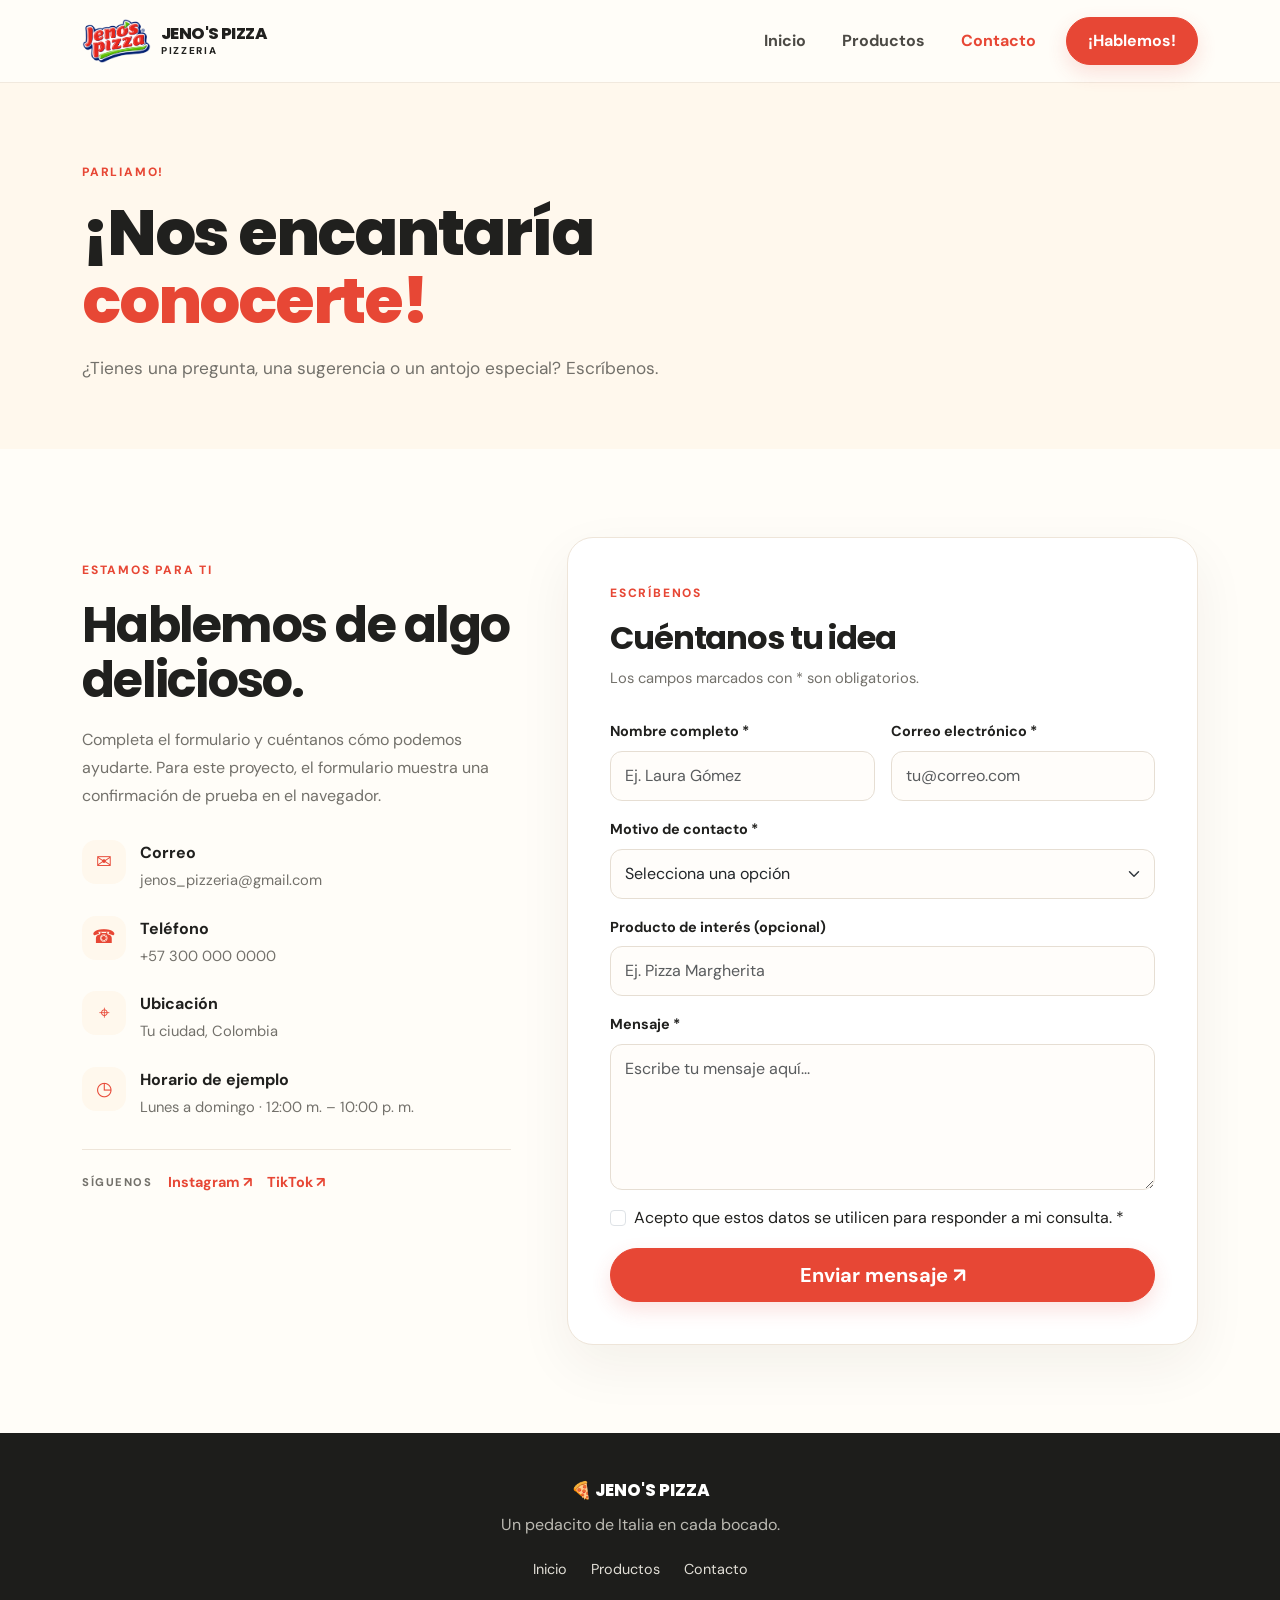
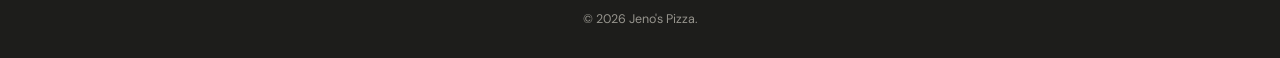
==== contacto.html @ a71dd805 "Add files via upload" ====
<!doctype html>
<html lang="es">

<head>
  <meta charset="utf-8">
  <meta name="viewport" content="width=device-width, initial-scale=1">
  <meta name="description" content="Contacta a nuestra pizzería italiana. Cuéntanos qué se te antoja.">
  <link rel="icon" href="img/logo.png">
  <title>Contacto | JENO'S PIZZA</title>

  <!-- Fuentes -->
  <link rel="preconnect" href="https://fonts.googleapis.com">
  <link rel="preconnect" href="https://fonts.gstatic.com" crossorigin>
  <link href="https://fonts.googleapis.com/css2?family=DM+Sans:wght@400;500;600;700&family=Poppins:wght@500;600;700;800&display=swap" rel="stylesheet">

  <!-- Bootstrap -->
  <link href="https://cdn.jsdelivr.net/npm/bootstrap@5.3.3/dist/css/bootstrap.min.css" rel="stylesheet">

  <!-- Estilos propios -->
  <link rel="stylesheet" href="css/styles.css">
</head>

<body>

  <!-- ===== NAVBAR ===== -->
  <nav class="navbar navbar-expand-lg sticky-top site-navbar">
    <div class="container">
      <a class="navbar-brand brand-lockup" href="index.html">
        <img class="brand-logo" src="img/logo.png" alt="Jeno's Pizza, inicio" height="44">
        <span class="brand-name">JENO'S PIZZA<small>PIZZERIA</small></span>
      </a>

      <!-- Botón hamburguesa (visible solo en celular/tablet) -->
      <button class="navbar-toggler" type="button"
              data-bs-toggle="collapse" data-bs-target="#mainNav"
              aria-controls="mainNav" aria-expanded="false" aria-label="Abrir menú">
        <span class="navbar-toggler-icon"></span>
      </button>

      <div class="collapse navbar-collapse" id="mainNav">
        <ul class="navbar-nav ms-auto align-items-lg-center gap-lg-2">
          <li class="nav-item"><a class="nav-link" href="index.html">Inicio</a></li>
          <li class="nav-item"><a class="nav-link" href="productos.html">Productos</a></li>
          <li class="nav-item"><a class="nav-link active" aria-current="page" href="contacto.html">Contacto</a></li>
          <li class="nav-item ms-lg-2"><a class="btn btn-tomato" href="#formulario">¡Hablemos!</a></li>
        </ul>
      </div>
    </div>
  </nav>

  <main>

    <!-- ===== ENCABEZADO DE LA PÁGINA ===== -->
    <section class="page-hero">
      <div class="container">
        <span class="eyebrow">Parliamo!</span>
        <h1>¡Nos encantaría <span class="text-tomato">conocerte!</span></h1>
        <p>¿Tienes una pregunta, una sugerencia o un antojo especial? Escríbenos.</p>
      </div>
    </section>

    <!-- ===== CONTACTO ===== -->
    <section class="section-padding contact-section">
      <div class="container">
        <div class="row g-5">

          <!-- Información de contacto -->
          <div class="col-lg-5">
            <div class="contact-info">
              <span class="eyebrow">Estamos para ti</span>
              <h2>Hablemos de algo delicioso.</h2>
              <p>Completa el formulario y cuéntanos cómo podemos ayudarte. Para este proyecto, el formulario muestra una confirmación de prueba en el navegador.</p>

              <div class="contact-detail">
                <span class="contact-icon" aria-hidden="true">✉</span>
                <div><strong>Correo</strong><p>jenos_pizzeria@gmail.com</p></div>
              </div>

              <div class="contact-detail">
                <span class="contact-icon" aria-hidden="true">☎</span>
                <div><strong>Teléfono</strong><p>+57 300 000 0000</p></div>
              </div>

              <div class="contact-detail">
                <span class="contact-icon" aria-hidden="true">⌖</span>
                <div><strong>Ubicación</strong><p>Tu ciudad, Colombia</p></div>
              </div>

              <div class="contact-detail">
                <span class="contact-icon" aria-hidden="true">◷</span>
                <div><strong>Horario de ejemplo</strong><p>Lunes a domingo · 12:00 m. – 10:00 p. m.</p></div>
              </div>

              <div class="contact-social">
                <span>SÍGUENOS</span>
                <a href="https://www.tiktok.com/@jenos.pizza">Instagram ↗</a>
                <a href="https://www.tiktok.com/@jenos.pizza">TikTok ↗</a>
              </div>
            </div>
          </div>

          <!-- Formulario -->
          <div class="col-lg-7" id="formulario">
            <div class="form-card">
              <div class="form-heading">
                <span class="eyebrow">Escríbenos</span>
                <h2>Cuéntanos tu idea</h2>
                <p>Los campos marcados con * son obligatorios.</p>
              </div>

              <form id="contact-form" class="needs-validation" novalidate>
                <div class="row g-3">

                  <div class="col-md-6">
                    <label class="form-label" for="nombre">Nombre completo *</label>
                    <input class="form-control" id="nombre" name="nombre" type="text"
                           placeholder="Ej. Laura Gómez" minlength="2" required>
                    <div class="invalid-feedback">Escribe tu nombre (mínimo 2 caracteres).</div>
                  </div>

                  <div class="col-md-6">
                    <label class="form-label" for="correo">Correo electrónico *</label>
                    <input class="form-control" id="correo" name="correo" type="email"
                           placeholder="tu@correo.com" required>
                    <div class="invalid-feedback">Ingresa un correo válido.</div>
                  </div>

                  <div class="col-12">
                    <label class="form-label" for="asunto">Motivo de contacto *</label>
                    <select class="form-select" id="asunto" name="asunto" required>
                      <option value="" selected disabled>Selecciona una opción</option>
                      <option>Consulta sobre productos</option>
                      <option>Evento o pedido especial</option>
                      <option>Sugerencia</option>
                      <option>Otro motivo</option>
                    </select>
                    <div class="invalid-feedback">Selecciona un motivo de contacto.</div>
                  </div>

                  <div class="col-12">
                    <label class="form-label" for="producto">Producto de interés (opcional)</label>
                    <input class="form-control" id="producto" name="producto" type="text"
                           placeholder="Ej. Pizza Margherita">
                  </div>

                  <div class="col-12">
                    <label class="form-label" for="mensaje">Mensaje *</label>
                    <textarea class="form-control" id="mensaje" name="mensaje" rows="5"
                              placeholder="Escribe tu mensaje aquí..." minlength="10" required></textarea>
                    <div class="invalid-feedback">Cuéntanos un poco más (mínimo 10 caracteres).</div>
                  </div>

                  <div class="col-12">
                    <div class="form-check">
                      <input class="form-check-input" type="checkbox" value="acepto" id="privacidad" required>
                      <label class="form-check-label" for="privacidad">
                        Acepto que estos datos se utilicen para responder a mi consulta. *
                      </label>
                      <div class="invalid-feedback">Debes aceptar para continuar.</div>
                    </div>
                  </div>

                  <div class="col-12">
                    <button class="btn btn-tomato btn-lg w-100" type="submit">
                      Enviar mensaje <span aria-hidden="true">↗</span>
                    </button>
                  </div>

                </div>

                <div id="form-success" class="alert alert-success mt-4 mb-0" role="status" hidden>
                  ¡Gracias por tus comentarios! Estamos trabajando para mejorar por ti y todos nuestros clientes.
                </div>
              </form>
            </div>
          </div>

        </div>
      </div>
    </section>

  </main>

  <!-- ===== FOOTER ===== -->
  <footer class="site-footer">
    <div class="container footer-inner">
      <a class="footer-brand" href="index.html">🍕 JENO'S PIZZA</a>
      <p>Un pedacito de Italia en cada bocado.</p>

      <nav class="footer-links" aria-label="Enlaces del pie de página">
        <a href="index.html">Inicio</a>
        <a href="productos.html">Productos</a>
        <a href="contacto.html">Contacto</a>
      </nav>

      <small>© <span class="current-year"></span> Jeno's Pizza.</small>
    </div>
  </footer>

  <!-- Bootstrap JS -->
  <script src="https://cdn.jsdelivr.net/npm/bootstrap@5.3.3/dist/js/bootstrap.bundle.min.js"></script>

  <script>
    // Año automático en el footer
    document.querySelectorAll('.current-year').forEach(function (el) {
      el.textContent = new Date().getFullYear();
    });

    // Si llegas desde "Consultar producto", rellena el campo con ese producto
    var producto = new URLSearchParams(window.location.search).get('producto');
    if (producto) {
      document.getElementById('producto').value = producto;
    }

    // Validación del formulario (Bootstrap) + mensaje de confirmación de prueba
    var form = document.getElementById('contact-form');
    var success = document.getElementById('form-success');

    form.addEventListener('submit', function (event) {
      event.preventDefault();

      if (!form.checkValidity()) {
        event.stopPropagation();
        form.classList.add('was-validated');
        success.hidden = true;
        return;
      }

      // Formulario válido: mostramos la confirmación y limpiamos los campos
      success.hidden = false;
      form.reset();
      form.classList.remove('was-validated');
    });
  </script>
</body>

</html>
---- css/styles.css ----
:root {
  --tomato: #e74735;
  --tomato-dark: #c93325;
  --cream: #fff8ed;
  --paper: #fffdf8;
  --ink: #20201e;
  --muted: #73716b;
  --green: #2f6a4f;
  --line: #eee5d9;
  --radius: 22px;
}

html { scroll-behavior: smooth; }

body {
  background: var(--paper);
  color: var(--ink);
  font-family: "DM Sans", sans-serif;
  overflow-x: hidden;
}

img { max-width: 100%; }
a { text-decoration: none; }
p { color: var(--muted); line-height: 1.75; }

/* Evita que el navbar fijo tape el formulario al llegar con #formulario */
#formulario { scroll-margin-top: 100px; }


h1, h2, h3, h4, .brand-name {
  font-family: "Poppins", sans-serif;
  letter-spacing: -0.035em;
}
h1 { font-size: clamp(2.8rem, 6vw, 5.2rem); font-weight: 800; line-height: 1.06; }
h2 { font-size: clamp(2rem, 4vw, 3.1rem); font-weight: 700; line-height: 1.12; }
h3 { font-size: 1.15rem; font-weight: 700; }

.text-tomato { color: var(--tomato); }


/* ==========================================================================
   NAVBAR
   ========================================================================== */
.site-navbar {
  background: rgba(255, 253, 248, .96);
  backdrop-filter: blur(12px);
  border-bottom: 1px solid rgba(238, 229, 217, .8);
  padding: 14px 0;
}

.brand-lockup { display: inline-flex; align-items: center; gap: 10px; }

.brand-mark {
  display: inline-flex;
  align-items: center;
  justify-content: center;
  width: 44px;
  height: 44px;
  border-radius: 50%;
  background: var(--tomato);
  font-size: 1.5rem;
}

.brand-name { font-size: 1.03rem; font-weight: 800; line-height: 1.05; color: var(--ink); }
.brand-name small {
  display: block;
  font-family: "DM Sans", sans-serif;
  font-size: .62rem;
  letter-spacing: .17em;
  margin-top: 4px;
}

.site-navbar .navbar-nav .nav-link { font-weight: 700; color: #4c4a45; padding: 10px 14px; }
.site-navbar .navbar-nav .nav-link:hover,
.site-navbar .navbar-nav .nav-link.active { color: var(--tomato); }

.navbar-toggler:focus { box-shadow: 0 0 0 .2rem rgba(231, 71, 53, .2); }


/* ==========================================================================
   BOTONES
   ========================================================================== */
.btn {
  border-radius: 999px;
  font-weight: 700;
  padding: 11px 21px;
  transition: transform .2s ease, background .2s ease, box-shadow .2s ease;
}
.btn:hover { transform: translateY(-2px); }

.btn-tomato {
  background: var(--tomato);
  color: white;
  border: 1px solid var(--tomato);
  box-shadow: 0 8px 20px rgba(231, 71, 53, .16);
}
.btn-tomato:hover,
.btn-tomato:focus { background: var(--tomato-dark); color: white; border-color: var(--tomato-dark); }

.btn-outline-dark { border-width: 1.5px; }

.btn-outline-tomato { color: var(--tomato); border: 1.5px solid #f0b0a7; font-size: .9rem; padding: 9px 16px; }
.btn-outline-tomato:hover { color: white; background: var(--tomato); border-color: var(--tomato); }

.btn-cream { background: var(--cream); color: var(--ink); }
.btn-cream:hover { background: white; color: var(--tomato); }


.section-padding { padding: 88px 0; }

.section-heading { max-width: 700px; }
.section-heading p { max-width: 600px; margin: 18px auto 0; }

.eyebrow {
  display: inline-flex;
  align-items: center;
  gap: 8px;
  color: var(--tomato);
  text-transform: uppercase;
  letter-spacing: .15em;
  font-size: .75rem;
  font-weight: 800;
  margin-bottom: 18px;
}
.eyebrow-dot { width: 8px; height: 8px; display: inline-block; border-radius: 50%; background: var(--green); }
.eyebrow-light { color: #ffe0a9; margin-bottom: 12px; }

.text-link { display: inline-flex; align-items: center; gap: 8px; font-weight: 800; color: var(--tomato); }
.text-link:hover { color: var(--tomato-dark); }


/* ==========================================================================
   INICIO
   ========================================================================== */

/* --- Hero --- */
.hero-section {
  padding: 78px 0 82px;
  background: radial-gradient(circle at 80% 20%, #fff0df 0, transparent 32%), var(--cream);
  overflow: hidden;
}
.hero-copy { max-width: 530px; font-size: 1.12rem; margin: 22px 0 28px; }

.hero-image-wrap { position: relative; max-width: 500px; margin-left: auto; padding: 12px; }
.hero-image {
  width: 100%;
  aspect-ratio: 1 / 1.02;
  object-fit: cover;
  border-radius: 48% 48% 26px 26px;
  transform: rotate(2deg);
  box-shadow: 0 24px 55px rgba(70, 44, 22, .16);
}

.floating-note {
  position: absolute;
  bottom: 40px;
  left: -12px;
  display: flex;
  gap: 12px;
  align-items: center;
  background: white;
  border-radius: 16px;
  padding: 14px 18px;
  box-shadow: 0 12px 35px #432b1b1c;
}
.floating-note > span { color: var(--tomato); font-size: 1.8rem; }
.floating-note strong,
.floating-note small { display: block; }
.floating-note small { color: var(--muted); margin-top: 3px; }

.hero-sticker {
  position: absolute;
  top: 30px;
  right: -4px;
  display: grid;
  place-content: center;
  text-align: center;
  width: 94px;
  height: 94px;
  border-radius: 50%;
  background: var(--green);
  color: white;
  font-family: "Poppins", sans-serif;
  font-weight: 800;
  font-size: .8rem;
  line-height: 1.2;
  transform: rotate(10deg);
  border: 5px solid var(--cream);
}

.hero-highlights {
  display: flex;
  gap: 25px;
  flex-wrap: wrap;
  margin-top: 38px;
  padding-top: 24px;
  border-top: 1px solid #eadfce;
}
.hero-highlights div { display: flex; flex-direction: column; gap: 3px; }
.hero-highlights strong { font-size: .9rem; }
.hero-highlights span { font-size: .76rem; color: var(--muted); }

/* --- Valores --- */
.value-card {
  height: 100%;
  padding: 30px;
  background: white;
  border: 1px solid var(--line);
  border-radius: var(--radius);
  transition: transform .25s, box-shadow .25s;
}
.value-card:hover,
.product-card:hover { transform: translateY(-5px); box-shadow: 0 18px 42px rgba(42, 32, 22, .09); }
.value-card p { margin-bottom: 0; }

.value-icon {
  display: grid;
  place-items: center;
  width: 58px;
  height: 58px;
  background: var(--cream);
  border-radius: 18px;
  font-size: 1.8rem;
  margin-bottom: 24px;
}

/* --- Misión y visión --- */
.mission-section { background: #f8f1e7; padding-top: 20px; }

.mission-card {
  position: relative;
  height: 100%;
  min-height: 320px;
  overflow: hidden;
  border-radius: var(--radius);
  padding: 42px;
  color: white;
  isolation: isolate;
}
.mission-card h2 { margin: 24px 0 18px; }
.mission-card p { max-width: 480px; color: rgba(255, 255, 255, .8); font-size: 1.03rem; }
.mission-dark { background: var(--ink); }
.mission-red { background: var(--tomato); }

.card-kicker { text-transform: uppercase; font-size: .72rem; font-weight: 800; letter-spacing: .14em; opacity: .75; }

.decorative-mark {
  position: absolute;
  z-index: -1;
  pointer-events: none;
  bottom: -90px;
  right: 22px;
  color: rgba(255, 255, 255, .09);
  font-size: clamp(10rem, 22vw, 18rem);
  line-height: 1;
  font-family: Georgia, serif;
}

/* --- Favoritas --- */
.featured-section { background: var(--paper); }

/* --- Banda de llamado a la acción --- */
.cta-band { padding: 58px 0; color: white; background: var(--green); }
.cta-band h2 { font-size: clamp(1.8rem, 3.5vw, 2.6rem); margin: 0 0 10px; }
.cta-band p { color: rgba(255, 255, 255, .75); margin: 0; }


/* ==========================================================================
   TARJETAS DE PRODUCTO (inicio y productos)
   ========================================================================== */
.product-card {
  height: 100%;
  overflow: hidden;
  background: white;
  border: 1px solid var(--line);
  border-radius: var(--radius);
  transition: transform .25s, box-shadow .25s;
}
.product-card > img { display: block; width: 100%; height: 235px; object-fit: cover; background: #f4e8d8; }

.product-card-body { padding: 24px; }
.product-card-body h2,
.product-card-body h3 { font-size: 1.25rem; margin: 0; }
.product-card-body p { font-size: .94rem; margin: 12px 0 18px; }

.product-title-row { display: flex; align-items: flex-start; justify-content: space-between; flex-wrap: wrap; gap: 10px; }
.price { color: var(--tomato); font-weight: 800; white-space: nowrap; }


/* ==========================================================================
   FOOTER
   ========================================================================== */
.site-footer { padding: 45px 0 28px; background: #1d1d1b; color: white; text-align: center; }
.site-footer p { margin: 8px 0 20px; color: #bcbab3; }
.site-footer small { color: #96948d; font-size: .78rem; }

.footer-brand { font-family: "Poppins", sans-serif; color: white; font-weight: 800; font-size: 1.05rem; }

.footer-links { display: flex; justify-content: center; gap: 24px; margin-bottom: 25px; }
.footer-links a { color: #e2dfd7; font-size: .9rem; }
.footer-links a:hover { color: #ff8678; }


/* --- Encabezado de página (productos y contacto) --- */
.page-hero { padding: 76px 0 66px; background: var(--cream); }
.page-hero h1 { max-width: 850px; font-size: clamp(2.6rem, 5vw, 4.5rem); }
.page-hero p { max-width: 620px; font-size: 1.08rem; margin: 18px 0 0; }

/* --- Productos --- */
.products-section { padding-top: 45px; }

.filter-bar { display: flex; flex-wrap: wrap; gap: 10px; margin-bottom: 32px; }
.filter-btn {
  border: 1px solid var(--line);
  border-radius: 999px;
  padding: 10px 18px;
  background: white;
  color: var(--ink);
  font-weight: 700;
  cursor: pointer;
  transition: all .2s;
}
.filter-btn:hover,
.filter-btn.active { background: var(--ink); color: white; border-color: var(--ink); }

/* --- Video --- */
.video-section .ratio {
  border-radius: var(--radius);
  overflow: hidden;
  box-shadow: 0 20px 55px rgba(45, 32, 20, .08);
}


/* --- Contacto: información --- */
.contact-section { background: var(--paper); }

.contact-info { padding: 20px 8px 20px 0; }
.contact-info h2 { margin-bottom: 18px; }
.contact-info > p { margin-bottom: 30px; }

.contact-detail { display: flex; gap: 14px; align-items: flex-start; margin: 22px 0; }
.contact-detail strong { display: block; margin: 1px 0 3px; }
.contact-detail p { margin: 0; font-size: .92rem; }

.contact-icon {
  display: grid;
  place-items: center;
  flex: 0 0 44px;
  height: 44px;
  background: var(--cream);
  border-radius: 14px;
  color: var(--tomato);
  font-size: 1.2rem;
}

.contact-social {
  display: flex;
  align-items: center;
  flex-wrap: wrap;
  gap: 15px;
  border-top: 1px solid var(--line);
  margin-top: 28px;
  padding-top: 22px;
}
.contact-social span { color: var(--muted); font-size: .7rem; letter-spacing: .14em; font-weight: 800; }
.contact-social a { color: var(--tomato); font-weight: 700; font-size: .9rem; }

/* --- Contacto: formulario --- */
.form-card {
  padding: clamp(24px, 4vw, 42px);
  border: 1px solid var(--line);
  background: white;
  border-radius: 26px;
  box-shadow: 0 20px 55px rgba(45, 32, 20, .06);
}
.form-heading h2 { font-size: 2rem; margin-bottom: 10px; }
.form-heading p { margin-bottom: 28px; font-size: .92rem; }

.form-label { font-weight: 700; font-size: .9rem; }
.form-control,
.form-select { border: 1px solid #e6ded3; border-radius: 12px; padding: 12px 14px; background-color: #fffdfa; }
.form-control:focus,
.form-select:focus,
.form-check-input:focus { border-color: #ee8a7e; box-shadow: 0 0 0 .22rem rgba(231, 71, 53, .12); }
.form-check-input:checked { background-color: var(--tomato); border-color: var(--tomato); }
textarea.form-control { resize: vertical; }


/* ==========================================================================
   RESPONSIVE
   ========================================================================== */

/* Tablet y menores (menú hamburguesa) */
@media (max-width: 991.98px) {
  .hero-section { padding: 55px 0 65px; }
  .hero-image-wrap { max-width: 500px; margin: 10px auto 0; }
  .hero-highlights { gap: 18px; }
  .mission-card { padding: 32px; }

  /* Menú desplegable en columna */
  .navbar-collapse { padding-top: 12px; }
  .site-navbar .navbar-nav .nav-link { padding: 8px 0; }
  .navbar-nav .nav-item .btn { margin-top: 6px; }
}

/* Celular grande */
@media (max-width: 767.98px) {
  h1 { font-size: clamp(2.35rem, 10vw, 3.6rem); overflow-wrap: anywhere; }
  h2 { font-size: clamp(1.8rem, 7vw, 2.5rem); }

  .hero-section .row { --bs-gutter-y: 2rem; }
  .hero-image-wrap { width: 100%; padding: 8px; }
  .floating-note { max-width: calc(100% - 24px); }
  .mission-card { padding: 26px; }
  .contact-info { padding-right: 0; }
  .form-card { padding: 24px; }
  .footer-links { flex-wrap: wrap; }
}

/* Celular */
@media (max-width: 575.98px) {
  .section-padding { padding: 62px 0; }
  .hero-section { padding: 45px 0 55px; }

  .hero-highlights { display: grid; grid-template-columns: 1fr 1fr; }
  .hero-highlights div:last-child { grid-column: 1 / -1; }

  .floating-note { left: 0; bottom: 24px; padding: 10px 13px; }
  .hero-sticker { width: 76px; height: 76px; font-size: .68rem; right: 0; }
  .mission-card { min-height: 290px; padding: 28px; }
  .product-card > img { height: 220px; }
  .footer-links { gap: 16px; }
}

/* Celular muy pequeño */
@media (max-width: 380px) {
  .brand-name { font-size: .9rem; }
  .brand-mark { width: 36px; height: 36px; }
  .btn { white-space: normal; }
}
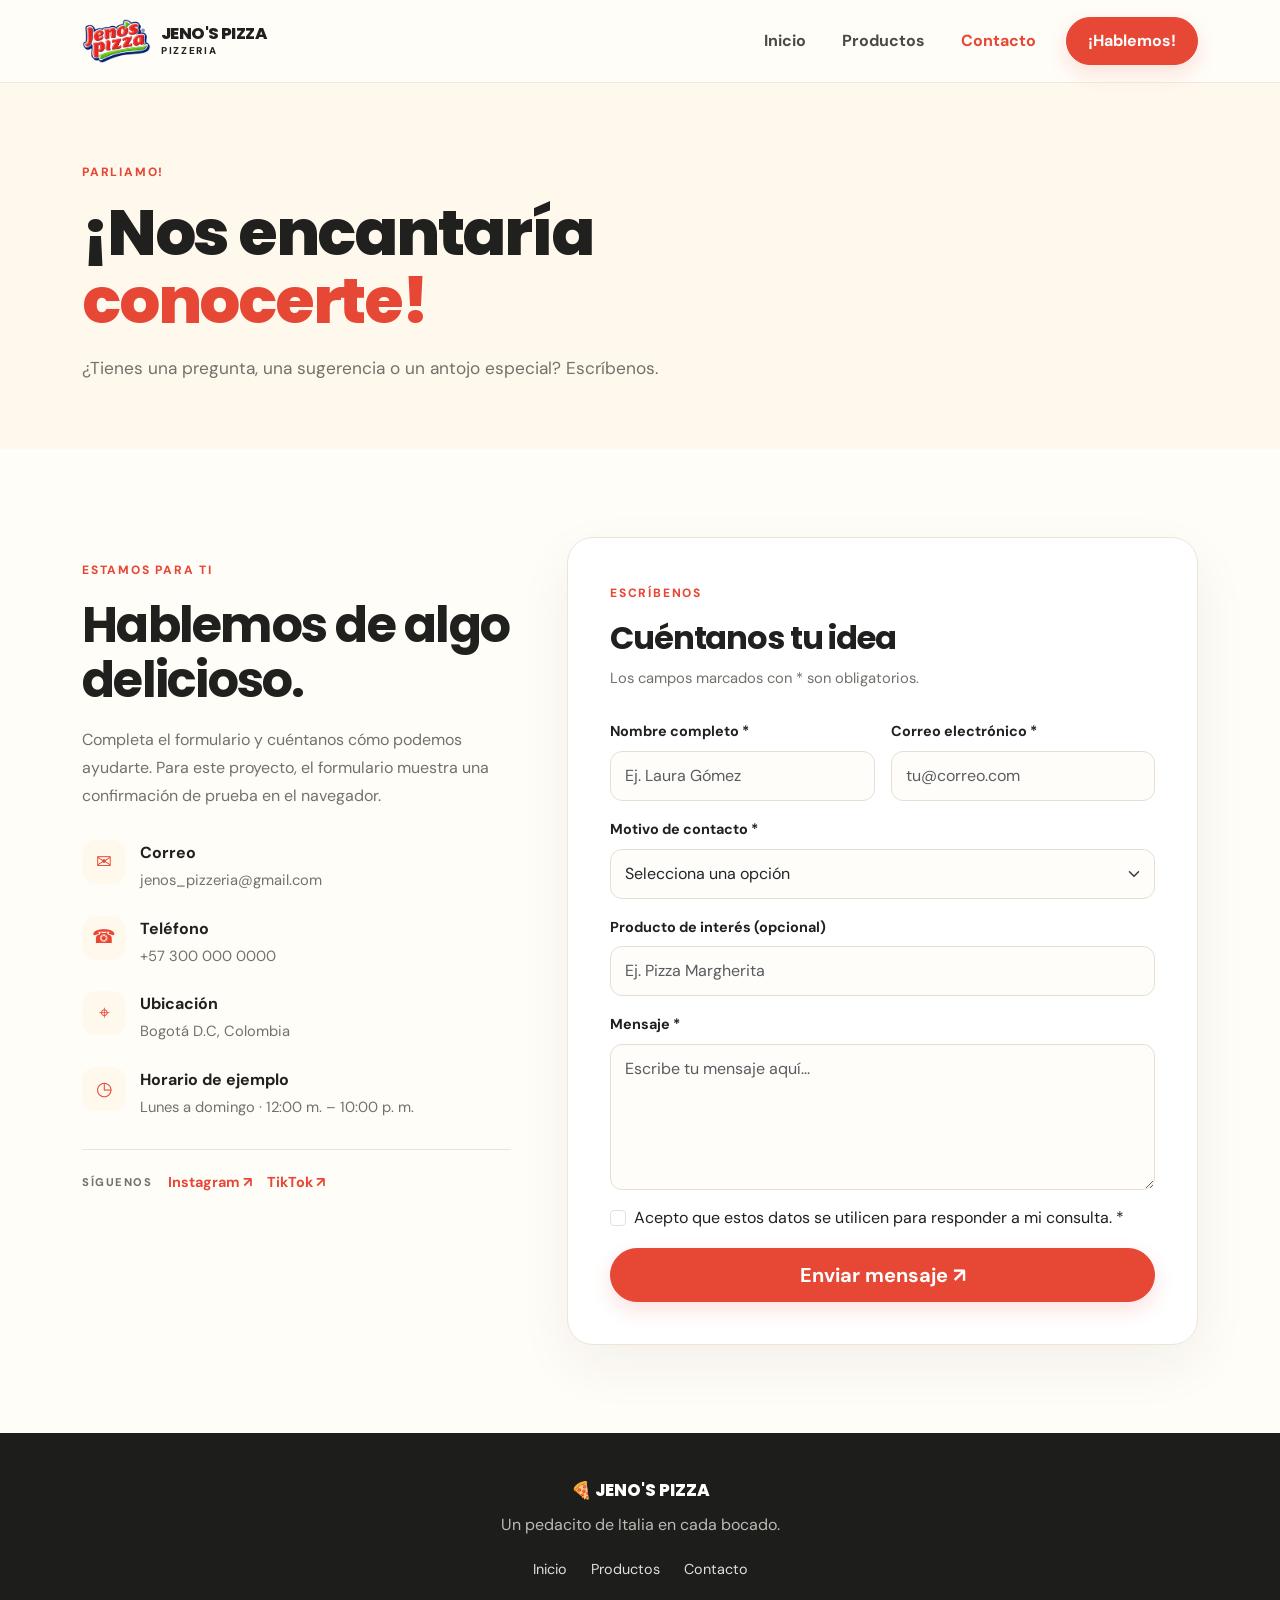
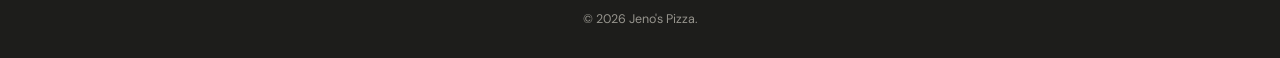
==== commit 30d3a57f: "contacto.html" ====
--- a/contacto.html
+++ b/contacto.html
@@ -83,7 +83,7 @@
 
               <div class="contact-detail">
                 <span class="contact-icon" aria-hidden="true">⌖</span>
-                <div><strong>Ubicación</strong><p>Tu ciudad, Colombia</p></div>
+                <div><strong>Ubicación</strong><p>Bogotá D.C, Colombia</p></div>
               </div>
 
               <div class="contact-detail">
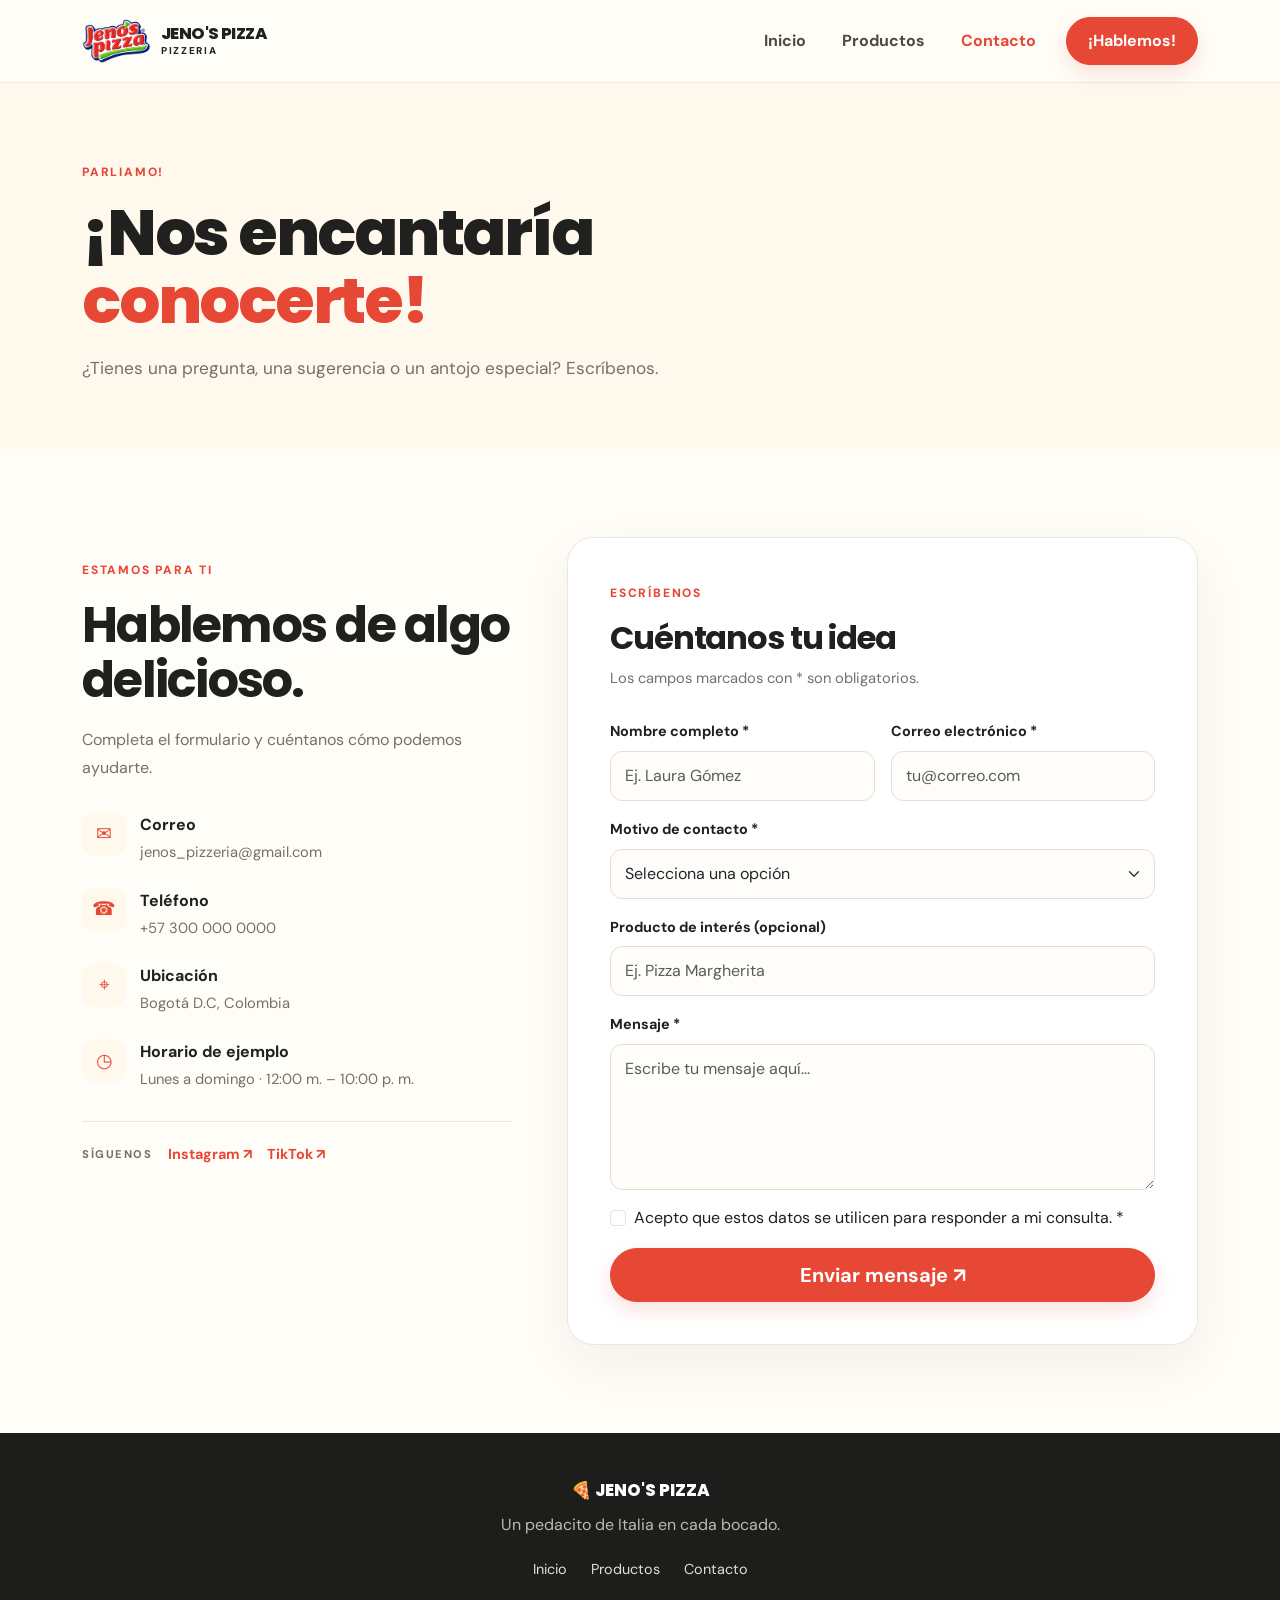
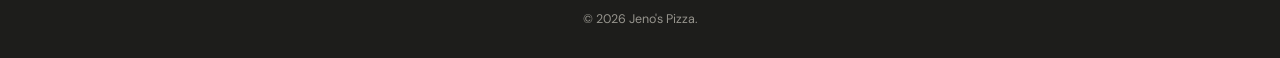
==== commit b5ecf48a: "contacto.html" ====
--- a/contacto.html
+++ b/contacto.html
@@ -69,7 +69,7 @@
             <div class="contact-info">
               <span class="eyebrow">Estamos para ti</span>
               <h2>Hablemos de algo delicioso.</h2>
-              <p>Completa el formulario y cuéntanos cómo podemos ayudarte. Para este proyecto, el formulario muestra una confirmación de prueba en el navegador.</p>
+              <p>Completa el formulario y cuéntanos cómo podemos ayudarte.</p>
 
               <div class="contact-detail">
                 <span class="contact-icon" aria-hidden="true">✉</span>
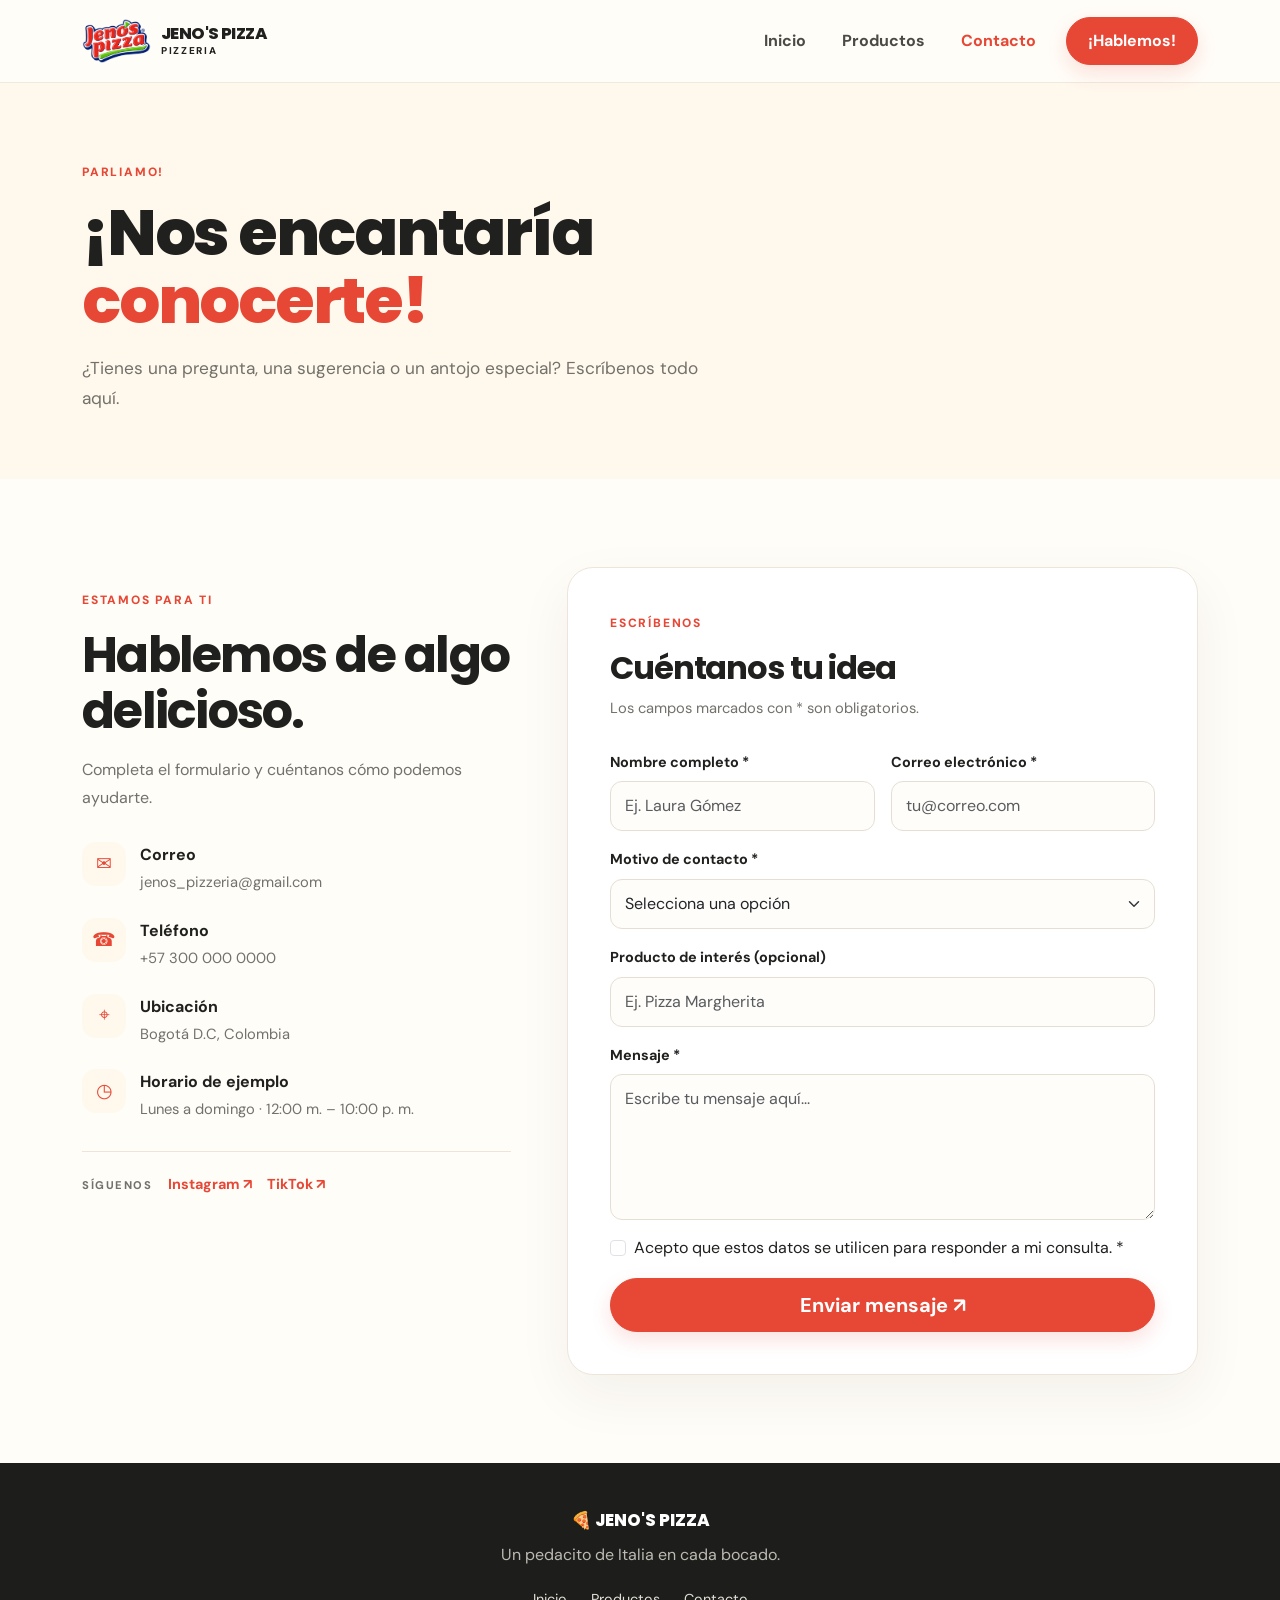
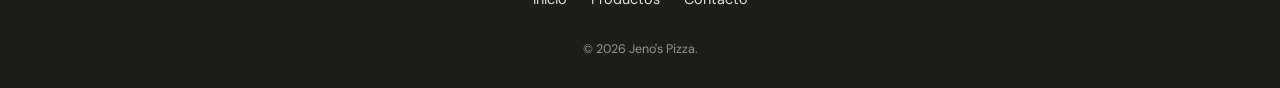
==== commit 188cc5ea: "contacto.html" ====
--- a/contacto.html
+++ b/contacto.html
@@ -55,7 +55,7 @@
       <div class="container">
         <span class="eyebrow">Parliamo!</span>
         <h1>¡Nos encantaría <span class="text-tomato">conocerte!</span></h1>
-        <p>¿Tienes una pregunta, una sugerencia o un antojo especial? Escríbenos.</p>
+        <p>¿Tienes una pregunta, una sugerencia o un antojo especial? Escríbenos todo aquí.</p>
       </div>
     </section>
 
